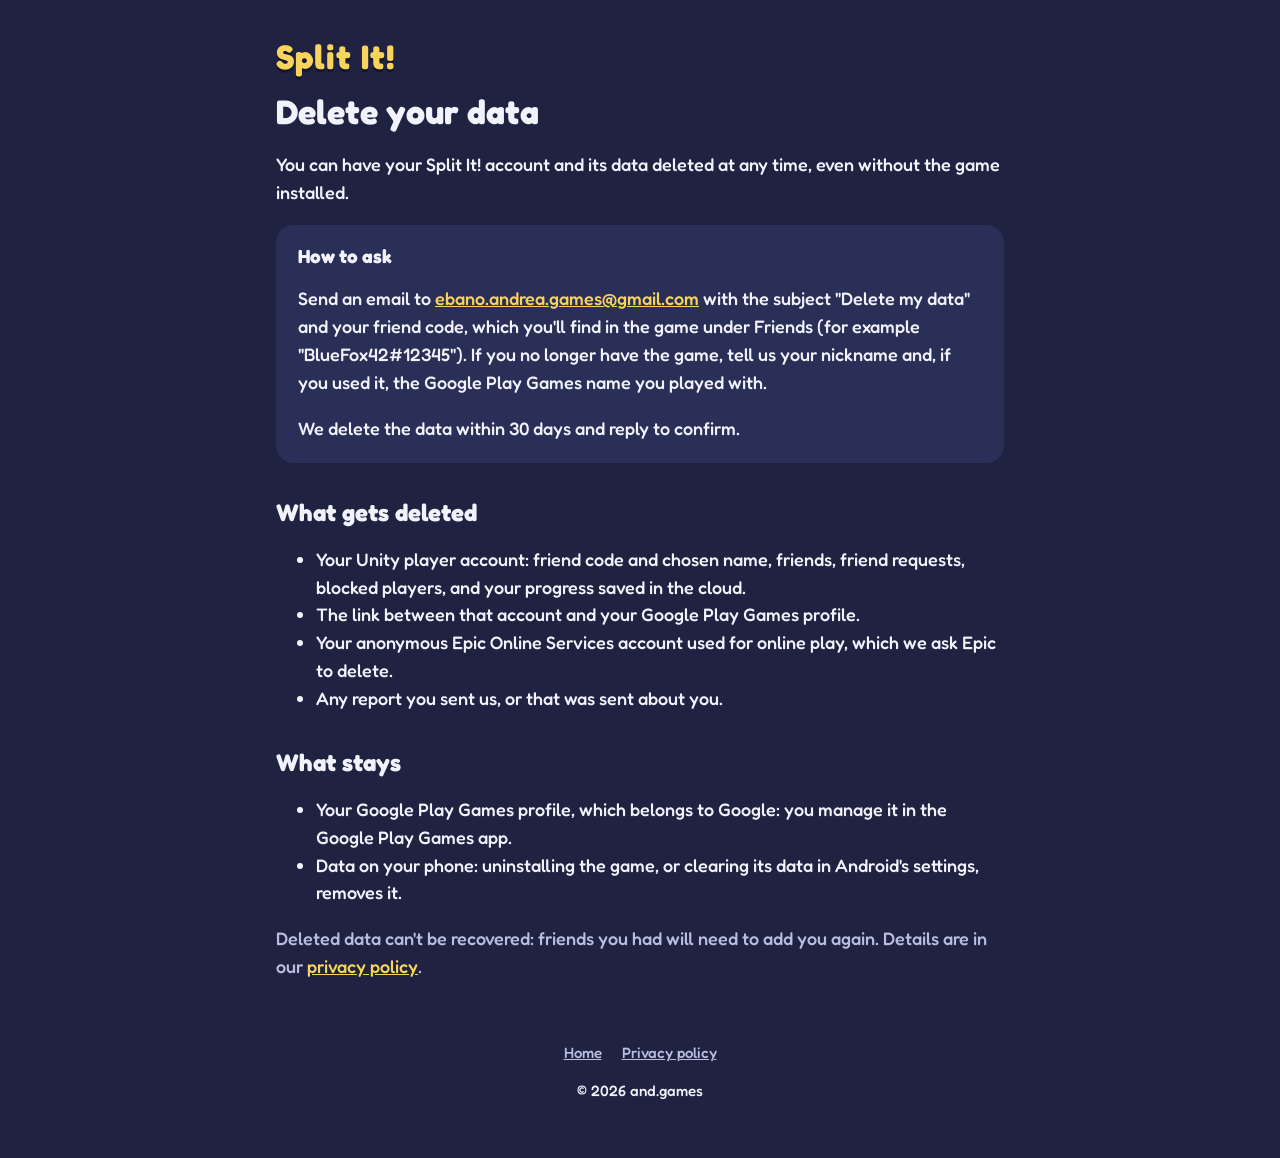
==== delete/index.html @ 35dcfe9c "Home page, privacy policy, data deletion and room invite pages" ====
<!doctype html>
<html lang="en">
<head>
	<meta charset="utf-8">
	<meta name="viewport" content="width=device-width, initial-scale=1">
	<title>Delete Your Data · Split It!</title>
	<meta name="description" content="How to have your Split It! account and data deleted.">
	<link rel="stylesheet" href="../style.css">
</head>
<body>
	<main>
		<nav class="top"><a class="logo small" href="../">Split It!</a></nav>

		<h1>Delete your data</h1>
		<p>You can have your Split It! account and its data deleted at any time, even without the game installed.</p>

		<div class="card">
			<h3 style="margin-top: 0">How to ask</h3>
			<p>Send an email to <a href="mailto:ebano.andrea.games@gmail.com?subject=Split%20It!%3A%20delete%20my%20data">ebano.andrea.games@gmail.com</a> with the subject "Delete my data" and your friend code, which you'll find in the game under Friends (for example "BlueFox42#12345"). If you no longer have the game, tell us your nickname and, if you used it, the Google Play Games name you played with.</p>
			<p style="margin-bottom: 0">We delete the data within 30 days and reply to confirm.</p>
		</div>

		<h2>What gets deleted</h2>
		<ul>
			<li>Your Unity player account: friend code and chosen name, friends, friend requests, blocked players, and your progress saved in the cloud.</li>
			<li>The link between that account and your Google Play Games profile.</li>
			<li>Your anonymous Epic Online Services account used for online play, which we ask Epic to delete.</li>
			<li>Any report you sent us, or that was sent about you.</li>
		</ul>

		<h2>What stays</h2>
		<ul>
			<li>Your Google Play Games profile, which belongs to Google: you manage it in the Google Play Games app.</li>
			<li>Data on your phone: uninstalling the game, or clearing its data in Android's settings, removes it.</li>
		</ul>

		<p class="muted">Deleted data can't be recovered: friends you had will need to add you again. Details are in our <a href="../privacy/">privacy policy</a>.</p>
	</main>
	<footer>
		<a href="../">Home</a>
		<a href="../privacy/">Privacy policy</a>
		<p>© 2026 and.games</p>
	</footer>
</body>
</html>
---- style.css ----
/* Split It! website: the game's colors and font (Fredoka, SIL OFL, served from here). */
@font-face {
	font-family: "Fredoka";
	src: url("fonts/Fredoka-Medium.ttf") format("truetype");
	font-weight: 500;
	font-display: swap;
}
@font-face {
	font-family: "Fredoka";
	src: url("fonts/Fredoka-Bold.ttf") format("truetype");
	font-weight: 700;
	font-display: swap;
}

:root {
	--bg: #1f2341;
	--panel: #2a2f57;
	--text: #f1f2fb;
	--muted: #b9bde0;
	--yellow: #f9d45c;
	--orange: #ef8550;
	--blue: #2985d9;
	--green: #22a880;
	--slate: #424d85;
}

* { box-sizing: border-box; }

html { background: var(--bg); }

body {
	margin: 0;
	background: var(--bg);
	color: var(--text);
	font-family: "Fredoka", "Trebuchet MS", sans-serif;
	font-weight: 500;
	font-size: 18px;
	line-height: 1.55;
}

main {
	max-width: 760px;
	margin: 0 auto;
	padding: 40px 16px 24px;
}

a { color: var(--yellow); }

h1, h2, h3 { font-weight: 700; line-height: 1.2; }

h1 { font-size: 34px; margin: 0 0 8px; }
h2 { font-size: 24px; margin: 36px 0 8px; }
h3 { font-size: 19px; margin: 24px 0 4px; }

p, li { color: var(--text); }
.muted { color: var(--muted); }

.logo {
	display: inline-block;
	color: var(--yellow);
	font-weight: 700;
	font-size: 64px;
	line-height: 1;
	text-decoration: none;
	text-shadow: 0 5px 0 rgba(0, 0, 0, 0.35);
	letter-spacing: 1px;
}
.logo.small { font-size: 34px; text-shadow: 0 3px 0 rgba(0, 0, 0, 0.35); }

.tagline { color: var(--muted); font-size: 22px; margin: 6px 0 28px; }

.hero { text-align: center; padding-top: 24px; }

.card {
	background: var(--panel);
	border-radius: 18px;
	padding: 20px 22px;
	margin: 18px 0;
}

.button {
	display: inline-block;
	min-width: 220px;
	padding: 14px 26px;
	margin: 6px;
	border-radius: 16px;
	color: #fff;
	background: var(--orange);
	box-shadow: 0 5px 0 rgba(0, 0, 0, 0.28);
	font-weight: 700;
	font-size: 20px;
	text-align: center;
	text-decoration: none;
}
.button:active { transform: translateY(3px); box-shadow: 0 2px 0 rgba(0, 0, 0, 0.28); }
.button.blue { background: var(--blue); }
.button.green { background: var(--green); }
.button.slate { background: var(--slate); }
.button.disabled { background: var(--slate); color: var(--muted); pointer-events: none; }

.code {
	display: inline-block;
	font-weight: 700;
	font-size: 44px;
	letter-spacing: 6px;
	color: var(--yellow);
	background: rgba(0, 0, 0, 0.22);
	border-radius: 14px;
	padding: 6px 18px;
	margin: 6px 0 4px;
}

nav.top { display: flex; align-items: center; justify-content: space-between; gap: 12px; margin-bottom: 18px; }
nav.top a.home { font-size: 16px; }

footer {
	max-width: 760px;
	margin: 0 auto;
	padding: 18px 16px 40px;
	color: var(--muted);
	font-size: 15px;
	text-align: center;
}
footer a { color: var(--muted); margin: 0 8px; }

table { width: 100%; border-collapse: collapse; font-size: 16px; }
th, td { text-align: left; vertical-align: top; padding: 8px 10px; border-bottom: 1px solid rgba(255, 255, 255, 0.1); }
th { color: var(--muted); font-weight: 500; }

@media (max-width: 520px) {
	body { font-size: 17px; }
	.logo { font-size: 50px; }
	.button { width: 100%; margin: 6px 0; }
	.code { font-size: 36px; }
	table { font-size: 15px; }
}
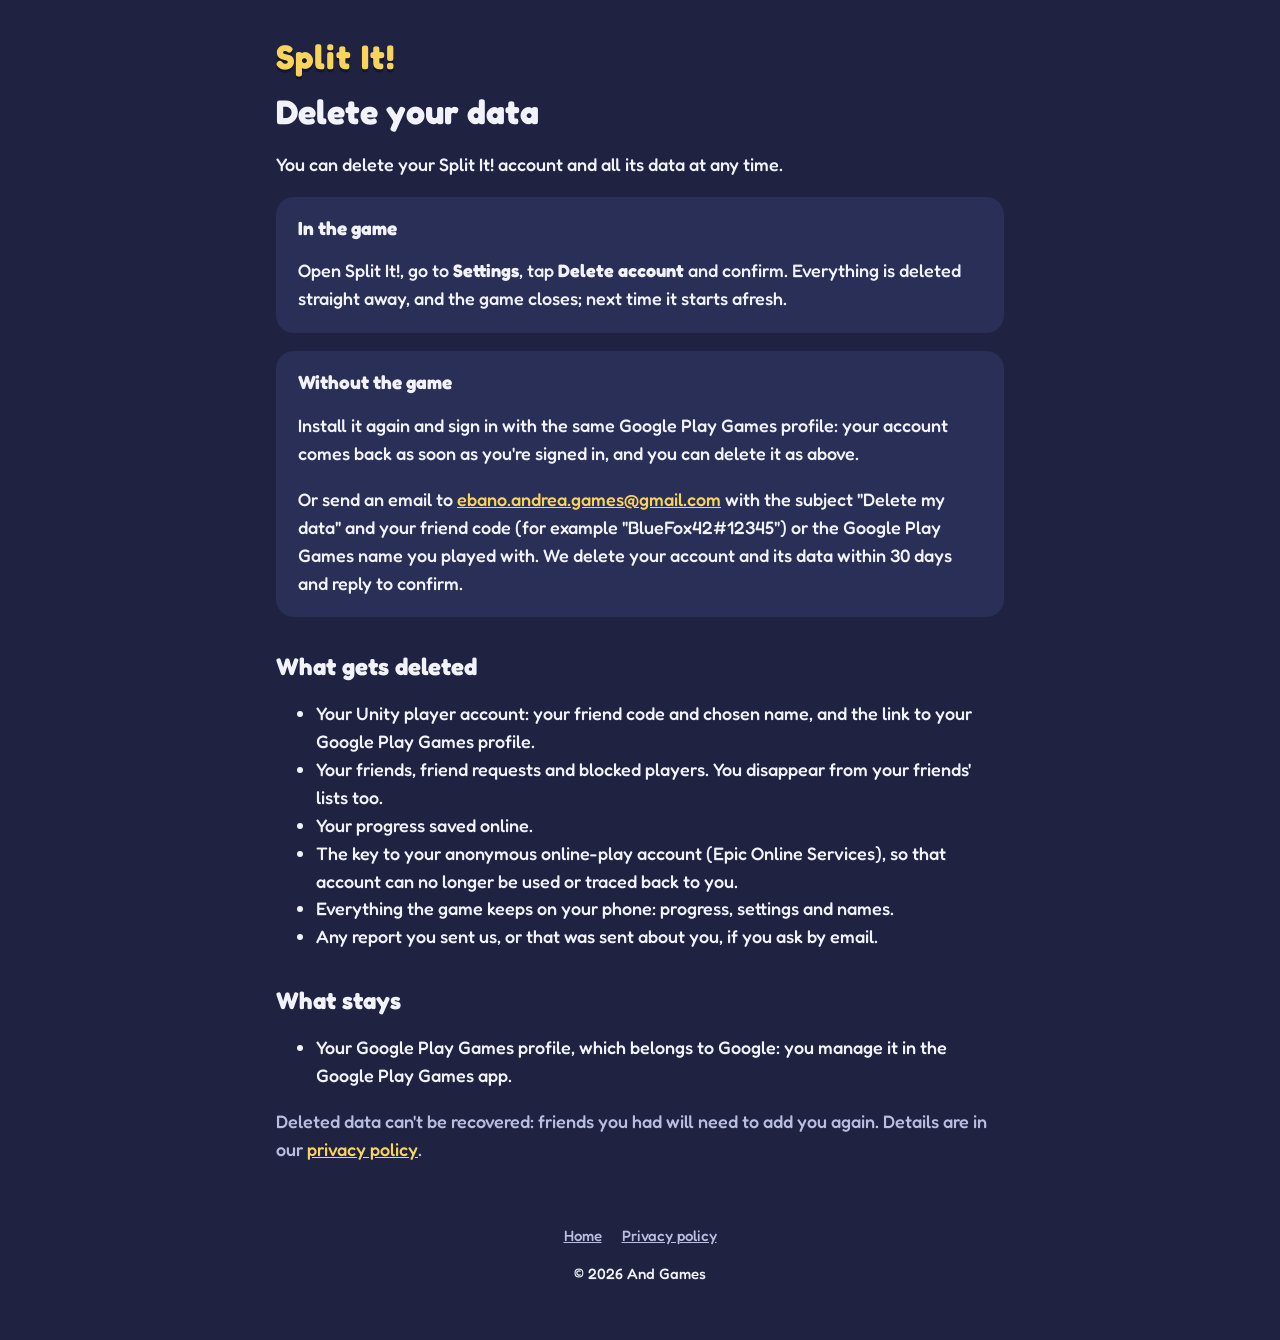
==== commit db27d747: "Use the name And Games; delete the account from the game's Settings" ====
--- a/delete/index.html
+++ b/delete/index.html
@@ -4,7 +4,7 @@
 	<meta charset="utf-8">
 	<meta name="viewport" content="width=device-width, initial-scale=1">
 	<title>Delete Your Data · Split It!</title>
-	<meta name="description" content="How to have your Split It! account and data deleted.">
+	<meta name="description" content="How to delete your Split It! account and its data.">
 	<link rel="stylesheet" href="../style.css">
 </head>
 <body>
@@ -12,26 +12,32 @@
 		<nav class="top"><a class="logo small" href="../">Split It!</a></nav>
 
 		<h1>Delete your data</h1>
-		<p>You can have your Split It! account and its data deleted at any time, even without the game installed.</p>
+		<p>You can delete your Split It! account and all its data at any time.</p>
 
 		<div class="card">
-			<h3 style="margin-top: 0">How to ask</h3>
-			<p>Send an email to <a href="mailto:ebano.andrea.games@gmail.com?subject=Split%20It!%3A%20delete%20my%20data">ebano.andrea.games@gmail.com</a> with the subject "Delete my data" and your friend code, which you'll find in the game under Friends (for example "BlueFox42#12345"). If you no longer have the game, tell us your nickname and, if you used it, the Google Play Games name you played with.</p>
-			<p style="margin-bottom: 0">We delete the data within 30 days and reply to confirm.</p>
+			<h3 style="margin-top: 0">In the game</h3>
+			<p style="margin-bottom: 0">Open Split It!, go to <strong>Settings</strong>, tap <strong>Delete account</strong> and confirm. Everything is deleted straight away, and the game closes; next time it starts afresh.</p>
+		</div>
+
+		<div class="card">
+			<h3 style="margin-top: 0">Without the game</h3>
+			<p>Install it again and sign in with the same Google Play Games profile: your account comes back as soon as you're signed in, and you can delete it as above.</p>
+			<p style="margin-bottom: 0">Or send an email to <a href="mailto:ebano.andrea.games@gmail.com?subject=Split%20It!%3A%20delete%20my%20data">ebano.andrea.games@gmail.com</a> with the subject "Delete my data" and your friend code (for example "BlueFox42#12345") or the Google Play Games name you played with. We delete your account and its data within 30 days and reply to confirm.</p>
 		</div>
 
 		<h2>What gets deleted</h2>
 		<ul>
-			<li>Your Unity player account: friend code and chosen name, friends, friend requests, blocked players, and your progress saved in the cloud.</li>
-			<li>The link between that account and your Google Play Games profile.</li>
-			<li>Your anonymous Epic Online Services account used for online play, which we ask Epic to delete.</li>
-			<li>Any report you sent us, or that was sent about you.</li>
+			<li>Your Unity player account: your friend code and chosen name, and the link to your Google Play Games profile.</li>
+			<li>Your friends, friend requests and blocked players. You disappear from your friends' lists too.</li>
+			<li>Your progress saved online.</li>
+			<li>The key to your anonymous online-play account (Epic Online Services), so that account can no longer be used or traced back to you.</li>
+			<li>Everything the game keeps on your phone: progress, settings and names.</li>
+			<li>Any report you sent us, or that was sent about you, if you ask by email.</li>
 		</ul>
 
 		<h2>What stays</h2>
 		<ul>
 			<li>Your Google Play Games profile, which belongs to Google: you manage it in the Google Play Games app.</li>
-			<li>Data on your phone: uninstalling the game, or clearing its data in Android's settings, removes it.</li>
 		</ul>
 
 		<p class="muted">Deleted data can't be recovered: friends you had will need to add you again. Details are in our <a href="../privacy/">privacy policy</a>.</p>
@@ -39,7 +45,7 @@
 	<footer>
 		<a href="../">Home</a>
 		<a href="../privacy/">Privacy policy</a>
-		<p>© 2026 and.games</p>
+		<p>© 2026 And Games</p>
 	</footer>
 </body>
 </html>
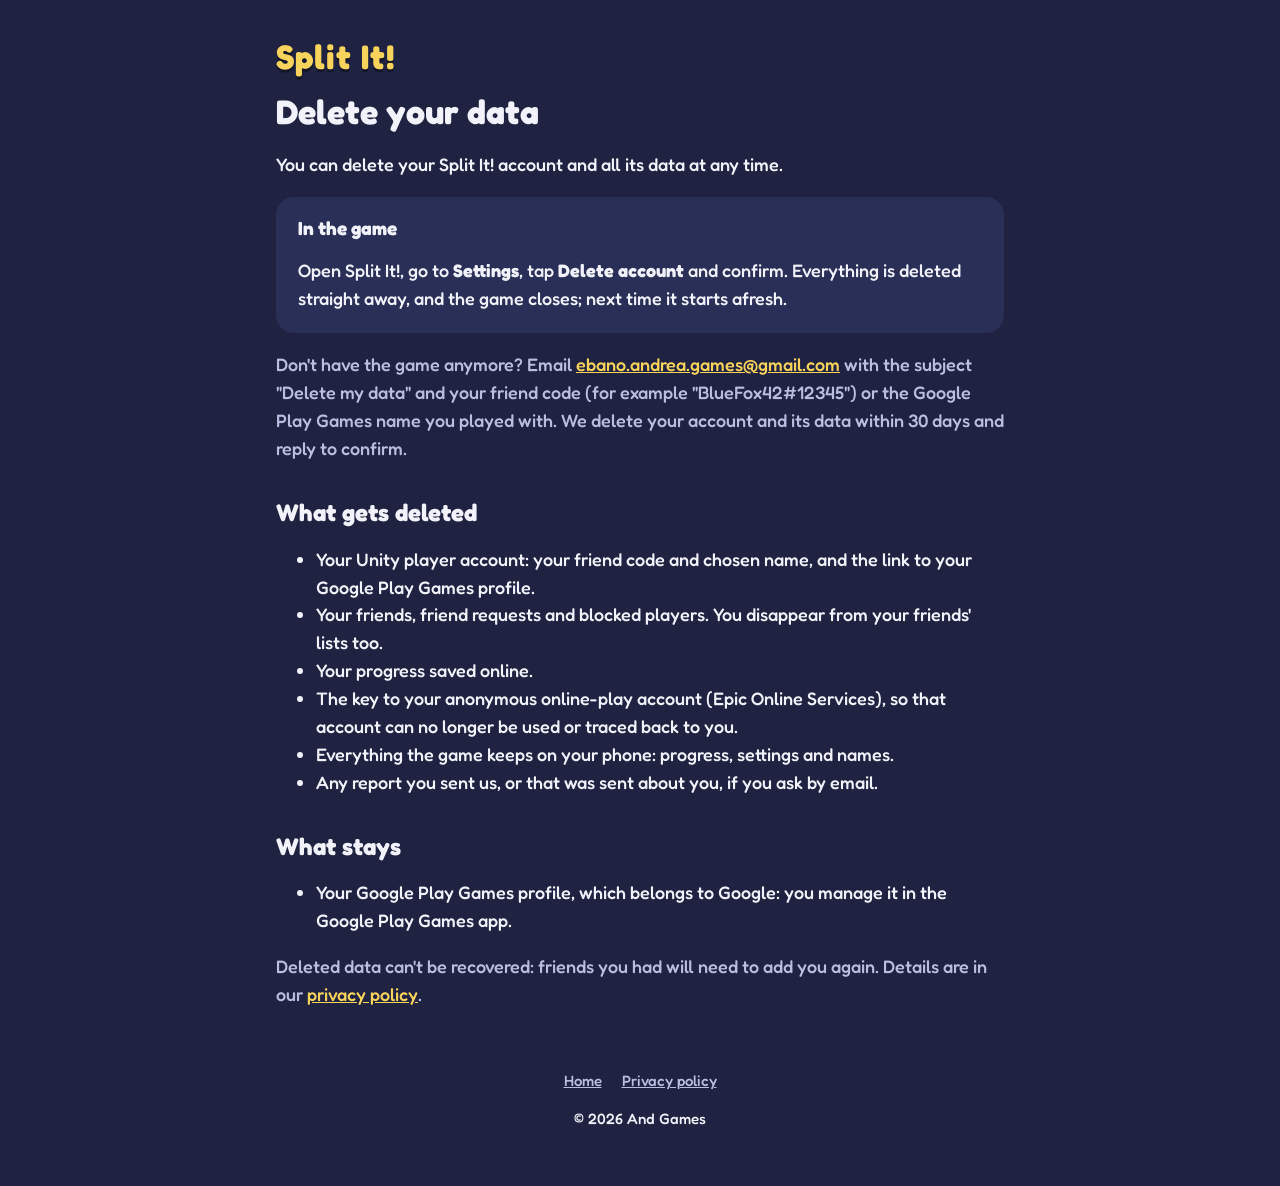
==== commit c7815e77: "Delete page: the game's button first, email only without the game" ====
--- a/delete/index.html
+++ b/delete/index.html
@@ -19,11 +19,7 @@
 			<p style="margin-bottom: 0">Open Split It!, go to <strong>Settings</strong>, tap <strong>Delete account</strong> and confirm. Everything is deleted straight away, and the game closes; next time it starts afresh.</p>
 		</div>
 
-		<div class="card">
-			<h3 style="margin-top: 0">Without the game</h3>
-			<p>Install it again and sign in with the same Google Play Games profile: your account comes back as soon as you're signed in, and you can delete it as above.</p>
-			<p style="margin-bottom: 0">Or send an email to <a href="mailto:ebano.andrea.games@gmail.com?subject=Split%20It!%3A%20delete%20my%20data">ebano.andrea.games@gmail.com</a> with the subject "Delete my data" and your friend code (for example "BlueFox42#12345") or the Google Play Games name you played with. We delete your account and its data within 30 days and reply to confirm.</p>
-		</div>
+		<p class="muted">Don't have the game anymore? Email <a href="mailto:ebano.andrea.games@gmail.com?subject=Split%20It!%3A%20delete%20my%20data">ebano.andrea.games@gmail.com</a> with the subject "Delete my data" and your friend code (for example "BlueFox42#12345") or the Google Play Games name you played with. We delete your account and its data within 30 days and reply to confirm.</p>
 
 		<h2>What gets deleted</h2>
 		<ul>
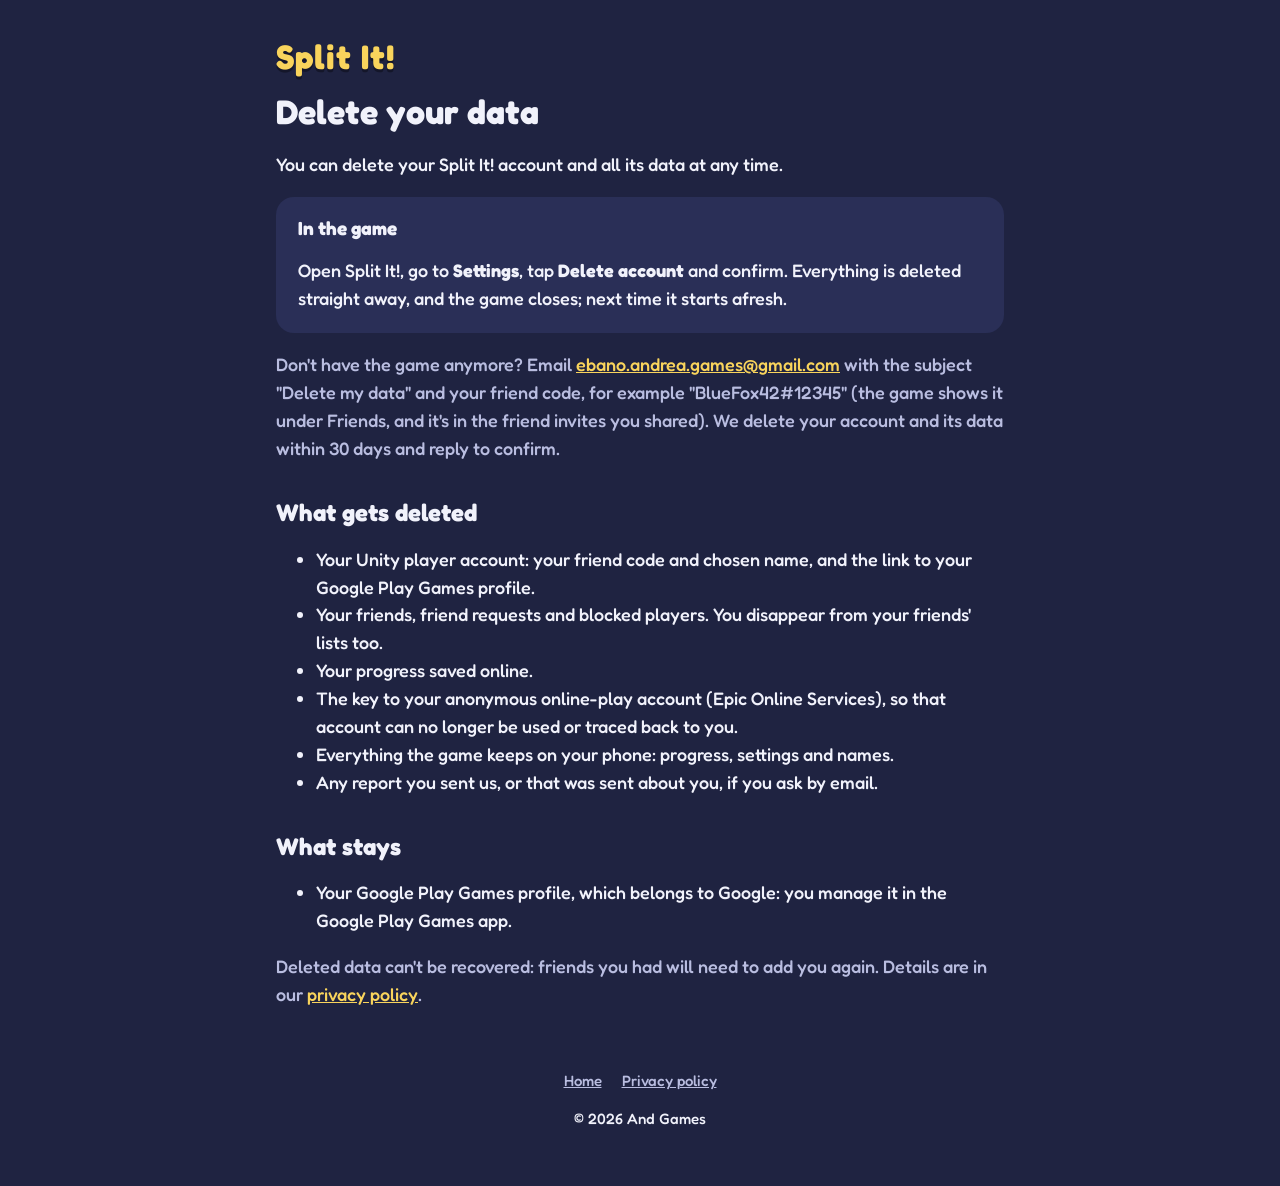
==== commit f0fed070: "Delete page: ask for the friend code only" ====
--- a/delete/index.html
+++ b/delete/index.html
@@ -19,7 +19,7 @@
 			<p style="margin-bottom: 0">Open Split It!, go to <strong>Settings</strong>, tap <strong>Delete account</strong> and confirm. Everything is deleted straight away, and the game closes; next time it starts afresh.</p>
 		</div>
 
-		<p class="muted">Don't have the game anymore? Email <a href="mailto:ebano.andrea.games@gmail.com?subject=Split%20It!%3A%20delete%20my%20data">ebano.andrea.games@gmail.com</a> with the subject "Delete my data" and your friend code (for example "BlueFox42#12345") or the Google Play Games name you played with. We delete your account and its data within 30 days and reply to confirm.</p>
+		<p class="muted">Don't have the game anymore? Email <a href="mailto:ebano.andrea.games@gmail.com?subject=Split%20It!%3A%20delete%20my%20data">ebano.andrea.games@gmail.com</a> with the subject "Delete my data" and your friend code, for example "BlueFox42#12345" (the game shows it under Friends, and it's in the friend invites you shared). We delete your account and its data within 30 days and reply to confirm.</p>
 
 		<h2>What gets deleted</h2>
 		<ul>
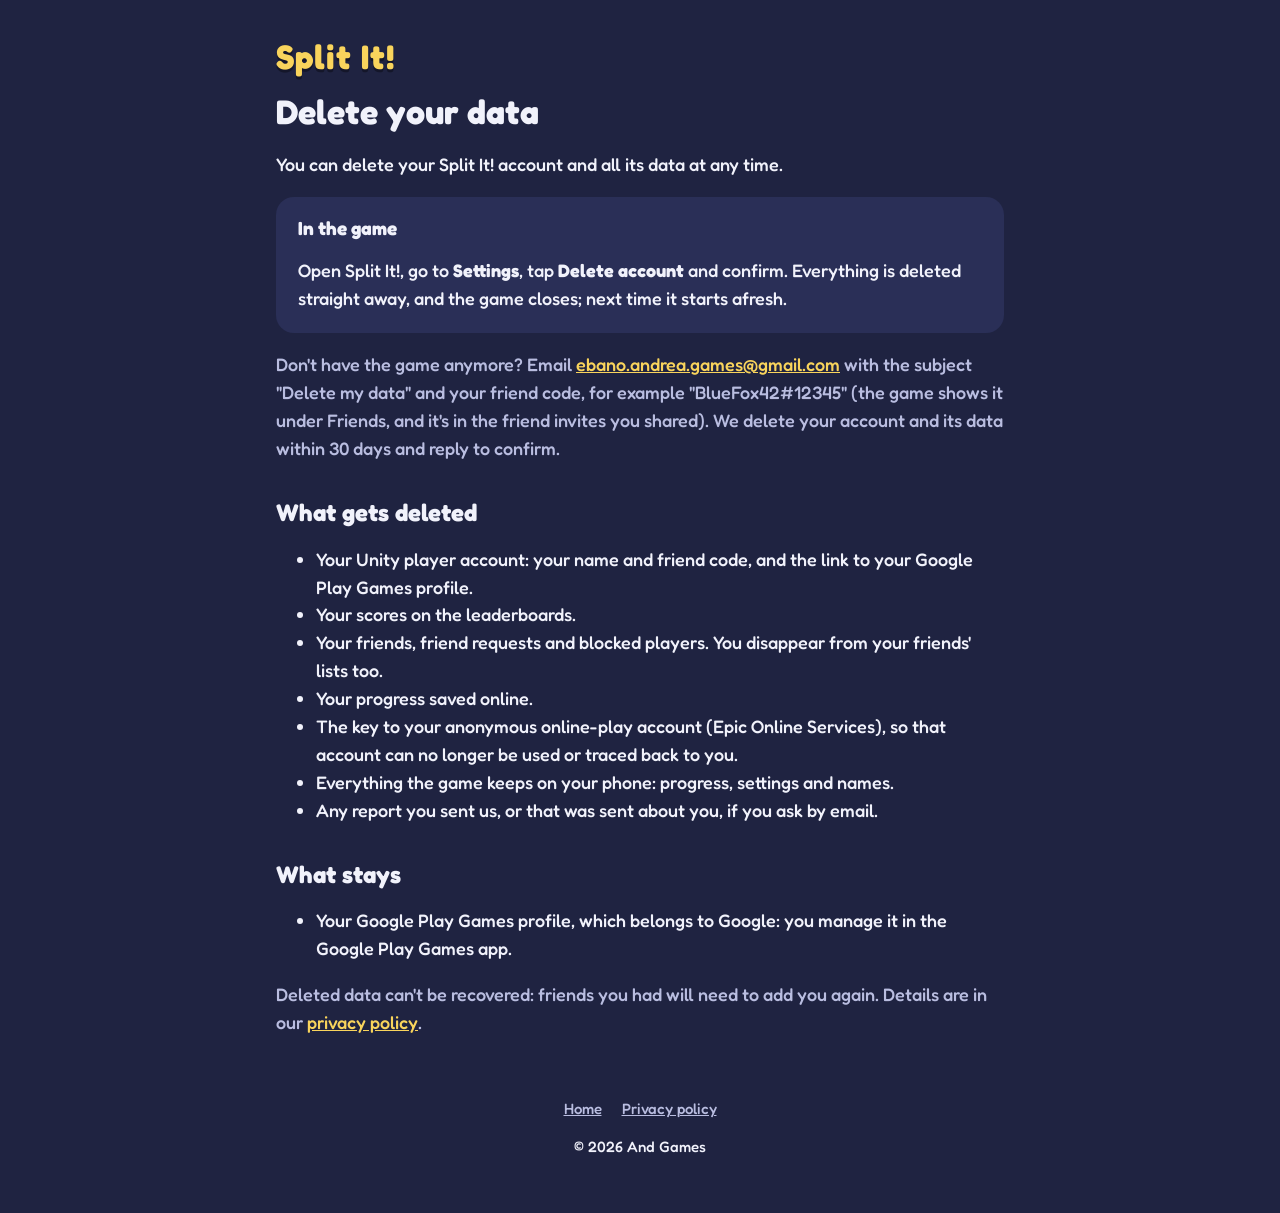
==== commit a0faecf5: "Privacy policy: one name, leaderboards, what the cloud keeps - The player's one name is seen by othe" ====
--- a/delete/index.html
+++ b/delete/index.html
@@ -23,7 +23,8 @@
 
 		<h2>What gets deleted</h2>
 		<ul>
-			<li>Your Unity player account: your friend code and chosen name, and the link to your Google Play Games profile.</li>
+			<li>Your Unity player account: your name and friend code, and the link to your Google Play Games profile.</li>
+			<li>Your scores on the leaderboards.</li>
 			<li>Your friends, friend requests and blocked players. You disappear from your friends' lists too.</li>
 			<li>Your progress saved online.</li>
 			<li>The key to your anonymous online-play account (Epic Online Services), so that account can no longer be used or traced back to you.</li>
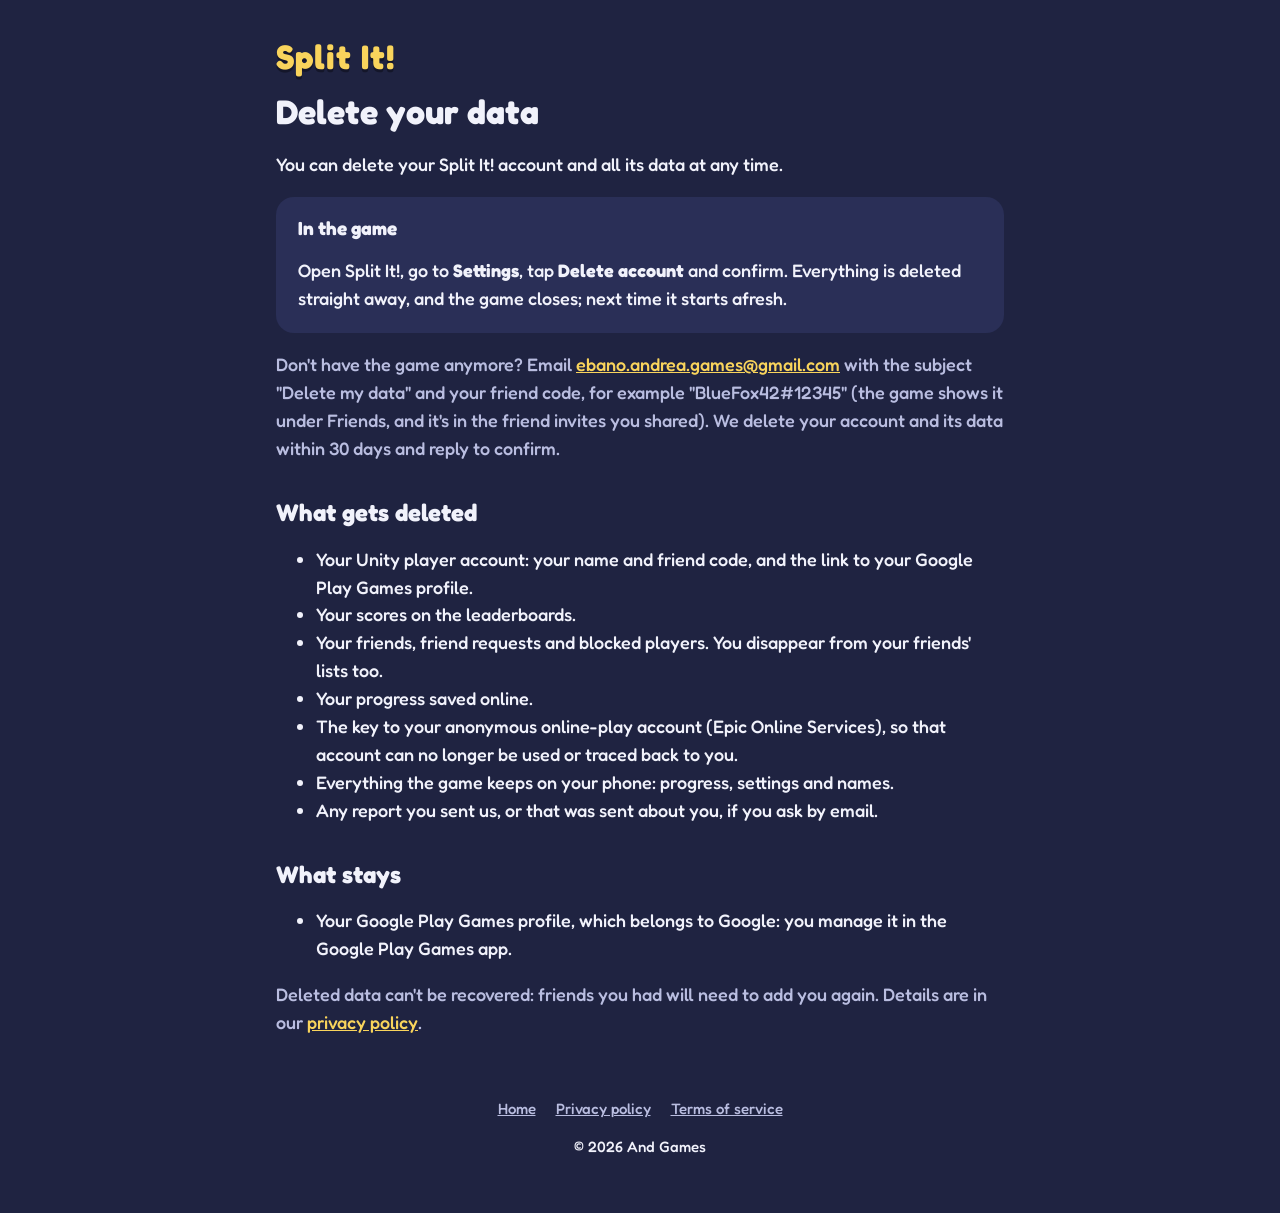
==== commit 089d9570: "Terms of service, linked from every page; the privacy summary mentions the shop Google Play asks tra" ====
--- a/delete/index.html
+++ b/delete/index.html
@@ -42,6 +42,7 @@
 	<footer>
 		<a href="../">Home</a>
 		<a href="../privacy/">Privacy policy</a>
+		<a href="../terms/">Terms of service</a>
 		<p>© 2026 And Games</p>
 	</footer>
 </body>
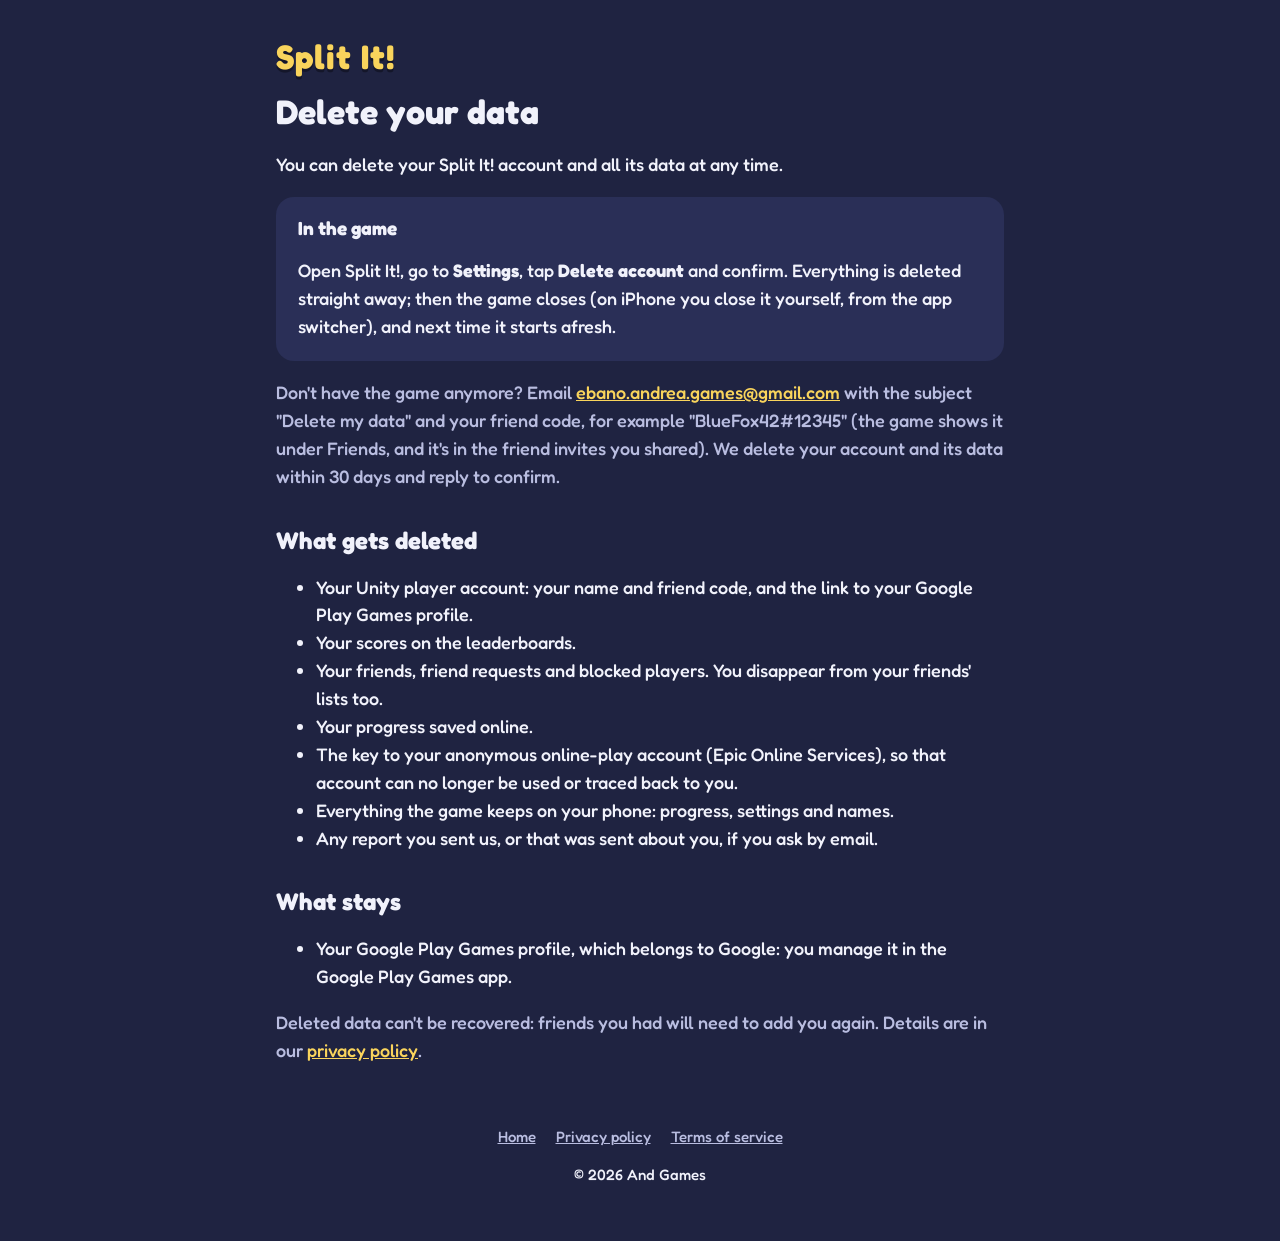
==== commit e38649cc: "Privacy policy: the iPhone version On iPhone the game doesn't ask to track, so Apple's advertising i" ====
--- a/delete/index.html
+++ b/delete/index.html
@@ -16,7 +16,7 @@
 
 		<div class="card">
 			<h3 style="margin-top: 0">In the game</h3>
-			<p style="margin-bottom: 0">Open Split It!, go to <strong>Settings</strong>, tap <strong>Delete account</strong> and confirm. Everything is deleted straight away, and the game closes; next time it starts afresh.</p>
+			<p style="margin-bottom: 0">Open Split It!, go to <strong>Settings</strong>, tap <strong>Delete account</strong> and confirm. Everything is deleted straight away; then the game closes (on iPhone you close it yourself, from the app switcher), and next time it starts afresh.</p>
 		</div>
 
 		<p class="muted">Don't have the game anymore? Email <a href="mailto:ebano.andrea.games@gmail.com?subject=Split%20It!%3A%20delete%20my%20data">ebano.andrea.games@gmail.com</a> with the subject "Delete my data" and your friend code, for example "BlueFox42#12345" (the game shows it under Friends, and it's in the friend invites you shared). We delete your account and its data within 30 days and reply to confirm.</p>
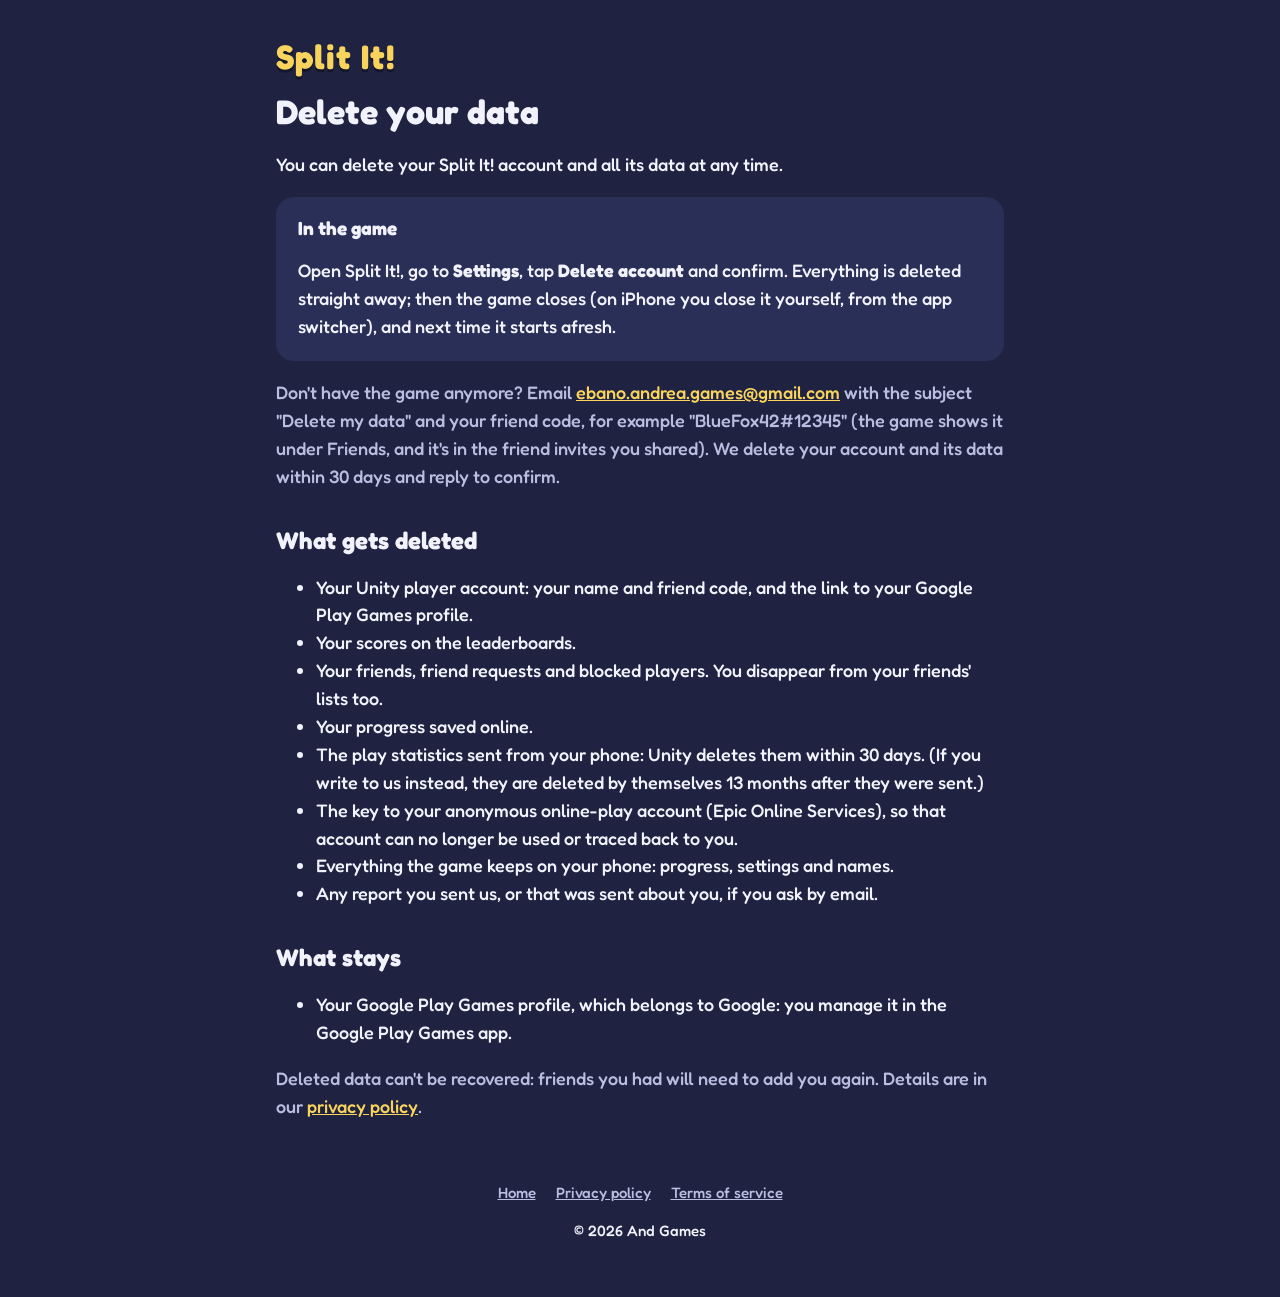
==== commit 4694ff69: "Privacy policy: play statistics through Unity Analytics The game now sends Unity statistics about ho" ====
--- a/delete/index.html
+++ b/delete/index.html
@@ -27,6 +27,7 @@
 			<li>Your scores on the leaderboards.</li>
 			<li>Your friends, friend requests and blocked players. You disappear from your friends' lists too.</li>
 			<li>Your progress saved online.</li>
+			<li>The play statistics sent from your phone: Unity deletes them within 30 days. (If you write to us instead, they are deleted by themselves 13 months after they were sent.)</li>
 			<li>The key to your anonymous online-play account (Epic Online Services), so that account can no longer be used or traced back to you.</li>
 			<li>Everything the game keeps on your phone: progress, settings and names.</li>
 			<li>Any report you sent us, or that was sent about you, if you ask by email.</li>
